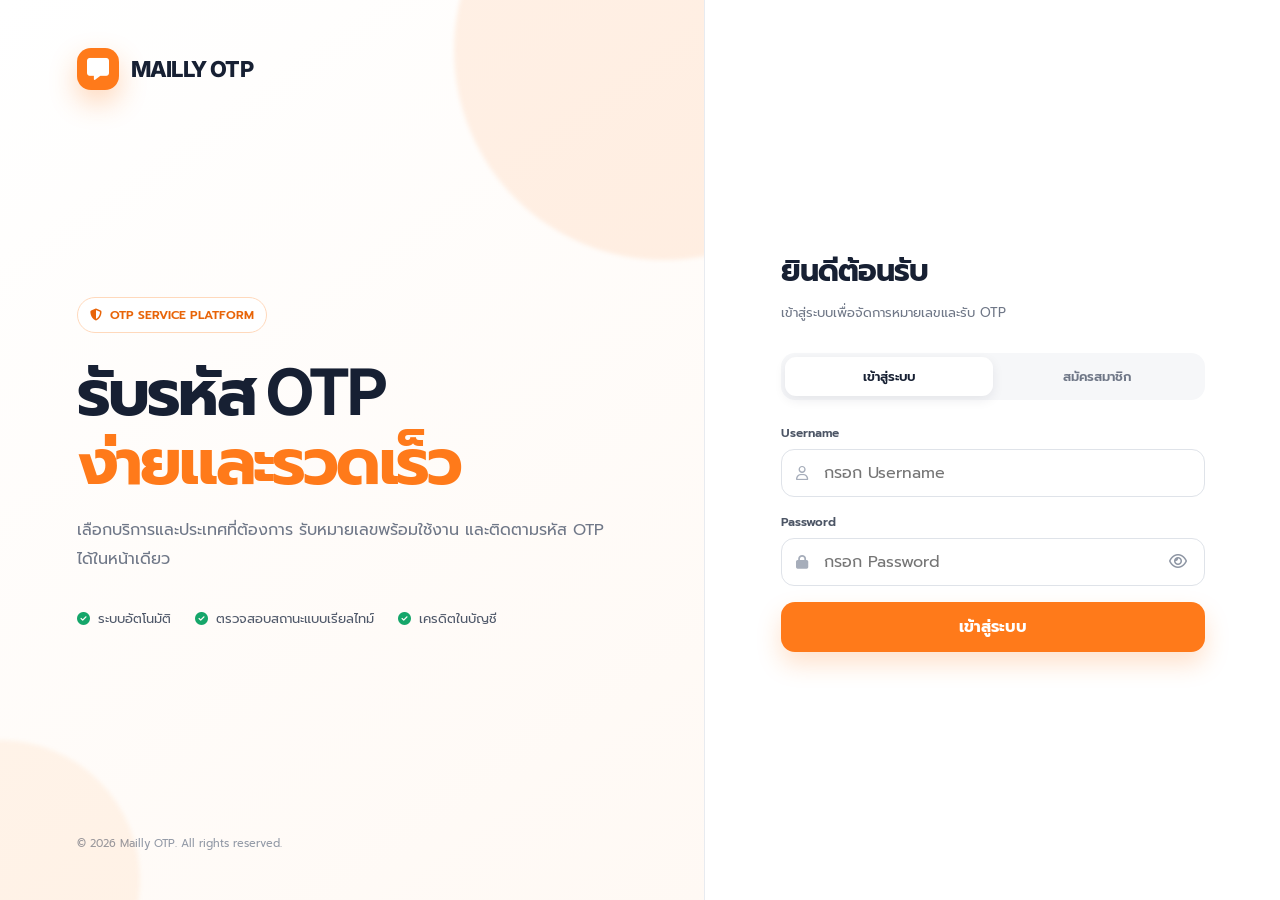
==== index.html @ cbffd705 "Add files via upload" ====
<!doctype html>
<html lang="th">
<head>
  <meta charset="utf-8">
  <meta name="viewport" content="width=device-width,initial-scale=1">
  <meta name="theme-color" content="#ffffff">
  <title>Mailly OTP — รับรหัส OTP ออนไลน์</title>
  <link rel="preconnect" href="https://fonts.googleapis.com">
  <link rel="preconnect" href="https://fonts.gstatic.com" crossorigin>
  <link href="https://fonts.googleapis.com/css2?family=Inter:wght@400;500;600;700;800&family=Prompt:wght@300;400;500;600;700&display=swap" rel="stylesheet">
  <link rel="stylesheet" href="https://cdnjs.cloudflare.com/ajax/libs/font-awesome/6.5.2/css/all.min.css">
  <style>
    :root{--ink:#172033;--muted:#6f7787;--line:#e8ebf0;--soft:#f6f7f9;--white:#fff;--orange:#ff7a1a;--orange-dark:#e86408;--orange-soft:#fff3e9;--green:#15a66a;--red:#e5484d;--shadow:0 24px 60px rgba(18,27,44,.09)}
    *{box-sizing:border-box}
    html{scroll-behavior:smooth}
    body{margin:0;background:#f8f9fb;color:var(--ink);font-family:Prompt,Inter,sans-serif;-webkit-font-smoothing:antialiased}
    button,input,select{font:inherit}
    button{cursor:pointer}
    .hidden{display:none!important}
    .auth-shell{min-height:100vh;display:grid;grid-template-columns:1.1fr .9fr;background:#fff}
    .brand-panel{position:relative;display:flex;flex-direction:column;justify-content:space-between;padding:48px 6vw;overflow:hidden;background:linear-gradient(145deg,#fff 0%,#fff9f4 100%)}
    .brand-panel:before,.brand-panel:after{content:"";position:absolute;border-radius:50%;filter:blur(2px);pointer-events:none}
    .brand-panel:before{width:420px;height:420px;right:-170px;top:-160px;background:rgba(255,122,26,.1)}
    .brand-panel:after{width:280px;height:280px;left:-140px;bottom:-120px;background:rgba(255,122,26,.07)}
    .logo{position:relative;display:inline-flex;align-items:center;gap:12px;font:800 22px Inter,sans-serif;color:var(--ink);letter-spacing:-.8px}
    .logo-mark{width:42px;height:42px;border-radius:14px;display:grid;place-items:center;background:var(--orange);color:#fff;box-shadow:0 12px 28px rgba(255,122,26,.3)}
    .hero{position:relative;max-width:620px;margin:70px 0}
    .eyebrow{display:inline-flex;align-items:center;gap:8px;padding:8px 12px;border:1px solid #ffd9bc;border-radius:999px;background:#fff;color:var(--orange-dark);font-size:12px;font-weight:600}
    .hero h1{font-size:clamp(38px,5vw,68px);line-height:1.08;letter-spacing:-2.8px;margin:24px 0 20px;font-family:Inter,Prompt,sans-serif}
    .hero h1 span{color:var(--orange)}
    .hero p{max-width:540px;margin:0;color:var(--muted);font-size:16px;line-height:1.85}
    .benefits{display:flex;flex-wrap:wrap;gap:16px 24px;margin-top:34px;color:#4f5869;font-size:13px}
    .benefits span{display:flex;align-items:center;gap:8px}
    .benefits i{color:var(--green)}
    .brand-foot{position:relative;color:#9299a6;font-size:11px}
    .auth-panel{display:grid;place-items:center;padding:32px;border-left:1px solid var(--line)}
    .auth-card{width:min(440px,100%);padding:8px}
    .mobile-logo{display:none;margin-bottom:34px}
    .auth-card h2{margin:0 0 8px;font:700 30px Inter,Prompt,sans-serif;letter-spacing:-1px}
    .subtext{margin:0 0 28px;color:var(--muted);font-size:13px;line-height:1.7}
    .tabs{display:grid;grid-template-columns:1fr 1fr;padding:4px;margin-bottom:24px;background:var(--soft);border-radius:14px}
    .tab{border:0;border-radius:11px;background:transparent;color:var(--muted);padding:10px;font-size:13px;font-weight:600}
    .tab.active{background:#fff;color:var(--ink);box-shadow:0 4px 12px rgba(20,30,45,.08)}
    .field{margin-bottom:16px}
    .field label{display:block;margin-bottom:7px;color:#4c5565;font-size:12px;font-weight:600}
    .input-wrap{position:relative}
    .input-wrap>i{position:absolute;left:15px;top:50%;transform:translateY(-50%);color:#a6adba;font-size:14px}
    .input{width:100%;height:48px;border:1px solid #dfe3e9;border-radius:13px;background:#fff;padding:0 44px 0 42px;color:var(--ink);outline:0;transition:.2s}
    .input:focus{border-color:#ffad70;box-shadow:0 0 0 4px var(--orange-soft)}
    .eye{position:absolute;right:10px;top:50%;transform:translateY(-50%);width:34px;height:34px;border:0;background:transparent;color:#8e96a4}
    .help{color:#949baa;font-size:10px;margin-top:6px}
    .primary{width:100%;height:50px;border:0;border-radius:14px;background:var(--orange);color:#fff;font-weight:700;box-shadow:0 12px 24px rgba(255,122,26,.22);transition:.2s}
    .primary:hover{background:var(--orange-dark);transform:translateY(-1px)}
    .primary:disabled{opacity:.6;cursor:not-allowed;transform:none}
    .alert{display:none;margin:0 0 16px;padding:11px 13px;border-radius:11px;font-size:12px;line-height:1.6}
    .alert.show{display:block}
    .alert.error{color:#b4232c;background:#fff0f0;border:1px solid #ffd5d7}
    .alert.success{color:#087747;background:#edfff7;border:1px solid #c9f3df}
    .legacy-note{margin-top:18px;padding:12px;border-radius:12px;background:#fff8f1;color:#83502b;font-size:11px;line-height:1.7}
    .loading-screen{min-height:100vh;display:grid;place-items:center;background:#fff;text-align:center}
    .loader{width:42px;height:42px;margin:auto;border-radius:50%;border:3px solid #ffe2cc;border-top-color:var(--orange);animation:spin .8s linear infinite}
    @keyframes spin{to{transform:rotate(360deg)}}
    .app{min-height:100vh}
    .topbar{height:74px;background:#fff;border-bottom:1px solid var(--line);display:flex;align-items:center;justify-content:space-between;padding:0 max(24px,calc((100vw - 1180px)/2));position:sticky;top:0;z-index:20}
    .nav-actions{display:flex;align-items:center;gap:10px}
    .balance-chip{height:42px;display:flex;align-items:center;gap:9px;padding:0 15px;border-radius:12px;background:var(--orange-soft);color:#9a4c14;font-size:12px;font-weight:600}
    .balance-chip strong{font:700 15px Inter,sans-serif;color:var(--orange-dark)}
    .user-menu{position:relative}
    .user-button{height:42px;display:flex;align-items:center;gap:10px;padding:0 12px;border:1px solid var(--line);border-radius:12px;background:#fff;color:var(--ink)}
    .avatar{width:27px;height:27px;border-radius:9px;background:#edf0f4;display:grid;place-items:center;color:#667085;font-size:11px;font-weight:700}
    .logout{height:42px;width:42px;border:1px solid var(--line);border-radius:12px;background:#fff;color:#7d8594}
    .main{width:min(1180px,calc(100% - 36px));margin:34px auto 70px}
    .welcome{display:flex;justify-content:space-between;align-items:end;gap:20px;margin-bottom:28px}
    .welcome h1{margin:0 0 5px;font:700 27px Inter,Prompt,sans-serif;letter-spacing:-.8px}
    .welcome p{margin:0;color:var(--muted);font-size:13px}
    .status-pill{display:flex;align-items:center;gap:8px;color:#47705f;font-size:11px}
    .dot{width:8px;height:8px;border-radius:50%;background:#29bd7d;box-shadow:0 0 0 5px #e7f9f1}
    .grid{display:grid;grid-template-columns:minmax(0,1.35fr) minmax(320px,.65fr);gap:22px;align-items:start}
    .card{background:#fff;border:1px solid var(--line);border-radius:20px;box-shadow:0 8px 28px rgba(25,34,49,.04)}
    .card-head{padding:22px 24px 17px;border-bottom:1px solid var(--line)}
    .card-head h2{display:flex;align-items:center;gap:10px;margin:0 0 5px;font-size:16px}
    .icon-box{width:34px;height:34px;border-radius:11px;display:grid;place-items:center;background:var(--orange-soft);color:var(--orange)}
    .card-head p{margin:0 0 0 44px;color:var(--muted);font-size:11px}
    .card-body{padding:24px}
    .select{width:100%;height:50px;padding:0 14px;border:1px solid #dfe3e9;border-radius:13px;background:#fff;color:var(--ink);outline:0}
    .select:focus{border-color:#ffad70;box-shadow:0 0 0 4px var(--orange-soft)}
    .form-grid{display:grid;grid-template-columns:1fr 1fr;gap:15px}
    .quote{display:flex;align-items:center;justify-content:space-between;margin-top:18px;padding:17px;border-radius:15px;background:var(--soft)}
    .quote span{color:var(--muted);font-size:12px}
    .quote strong{font:800 23px Inter,sans-serif}
    .buy{margin-top:14px}
    .mini-links{display:grid;grid-template-columns:1fr 1fr;gap:10px}
    .mini-link{min-height:85px;padding:15px;border:1px solid var(--line);border-radius:15px;background:#fff;text-decoration:none;color:var(--ink);transition:.2s}
    .mini-link:hover{border-color:#ffc99f;transform:translateY(-2px)}
    .mini-link i{color:var(--orange);margin-bottom:10px}
    .mini-link strong{display:block;font-size:12px}
    .mini-link span{color:var(--muted);font-size:10px}
    .orders-card{grid-column:1/-1}
    .orders-head{display:flex;align-items:center;justify-content:space-between}
    .refresh{border:0;background:transparent;color:var(--muted);font-size:12px}
    .orders{display:grid;gap:11px}
    .order{display:grid;grid-template-columns:1.1fr 1fr 1fr .7fr auto;gap:12px;align-items:center;padding:15px 17px;border:1px solid var(--line);border-radius:15px}
    .order-title strong{display:block;font-size:13px}
    .order-title span,.order-meta span{display:block;color:var(--muted);font-size:10px;margin-top:3px}
    .phone{font:600 13px Inter,sans-serif}
    .otp{font:800 17px Inter,sans-serif;color:var(--green);letter-spacing:1px}
    .badge{display:inline-flex;padding:6px 9px;border-radius:999px;font-size:10px;font-weight:600}
    .badge.pending,.badge.processing,.badge.resend{background:#fff5e9;color:#a65a1f}
    .badge.completed{background:#ebfbf4;color:#087747}
    .badge.refunded,.badge.expired,.badge.cancelled{background:#f2f3f5;color:#707887}
    .order-actions{display:flex;gap:7px}
    .small-btn{border:1px solid var(--line);border-radius:9px;background:#fff;color:#5e6675;padding:7px 9px;font-size:10px}
    .small-btn.danger{color:var(--red)}
    .empty{text-align:center;padding:40px;color:var(--muted);font-size:12px}
    .toast{position:fixed;right:22px;bottom:22px;z-index:50;max-width:340px;padding:13px 16px;border-radius:13px;background:#172033;color:#fff;font-size:12px;box-shadow:var(--shadow);opacity:0;transform:translateY(12px);pointer-events:none;transition:.25s}
    .toast.show{opacity:1;transform:none}
    @media(max-width:880px){.auth-shell{grid-template-columns:1fr}.brand-panel{display:none}.auth-panel{border:0;padding:28px 22px}.mobile-logo{display:flex}.grid{grid-template-columns:1fr}.orders-card{grid-column:auto}.welcome{align-items:start;flex-direction:column}.topbar{padding:0 18px}.user-button span{display:none}.order{grid-template-columns:1fr 1fr}.order-actions{grid-column:1/-1}.form-grid{grid-template-columns:1fr}}
    @media(max-width:520px){.balance-chip span{display:none}.main{width:min(100% - 24px,1180px);margin-top:22px}.card-head,.card-body{padding-left:17px;padding-right:17px}.order{grid-template-columns:1fr}.order-actions{grid-column:auto}.mini-links{grid-template-columns:1fr}}
  </style>
</head>
<body>
  <section id="loadingScreen" class="loading-screen">
    <div><div class="loader"></div><p class="subtext" style="margin-top:16px">กำลังตรวจสอบบัญชี...</p></div>
  </section>

  <section id="authScreen" class="auth-shell hidden">
    <aside class="brand-panel">
      <div class="logo"><span class="logo-mark"><i class="fa-solid fa-message"></i></span> MAILLY OTP</div>
      <div class="hero">
        <div class="eyebrow"><i class="fa-solid fa-shield-halved"></i> OTP SERVICE PLATFORM</div>
        <h1>รับรหัส OTP<br><span>ง่ายและรวดเร็ว</span></h1>
        <p>เลือกบริการและประเทศที่ต้องการ รับหมายเลขพร้อมใช้งาน และติดตามรหัส OTP ได้ในหน้าเดียว</p>
        <div class="benefits">
          <span><i class="fa-solid fa-circle-check"></i> ระบบอัตโนมัติ</span>
          <span><i class="fa-solid fa-circle-check"></i> ตรวจสอบสถานะแบบเรียลไทม์</span>
          <span><i class="fa-solid fa-circle-check"></i> เครดิตในบัญชี</span>
        </div>
      </div>
      <div class="brand-foot">© 2026 Mailly OTP. All rights reserved.</div>
    </aside>

    <main class="auth-panel">
      <div class="auth-card">
        <div class="logo mobile-logo"><span class="logo-mark"><i class="fa-solid fa-message"></i></span> MAILLY OTP</div>
        <h2 id="authTitle">ยินดีต้อนรับ</h2>
        <p id="authSubtitle" class="subtext">เข้าสู่ระบบเพื่อจัดการหมายเลขและรับ OTP</p>
        <div class="tabs">
          <button class="tab active" data-tab="login">เข้าสู่ระบบ</button>
          <button class="tab" data-tab="register">สมัครสมาชิก</button>
        </div>
        <div id="authAlert" class="alert"></div>

        <form id="loginForm">
          <div class="field"><label for="loginUsername">Username</label><div class="input-wrap"><i class="fa-regular fa-user"></i><input id="loginUsername" class="input" autocomplete="username" required placeholder="กรอก Username"></div></div>
          <div class="field"><label for="loginPassword">Password</label><div class="input-wrap"><i class="fa-solid fa-lock"></i><input id="loginPassword" class="input" type="password" autocomplete="current-password" required placeholder="กรอก Password"><button class="eye" type="button" data-toggle="loginPassword"><i class="fa-regular fa-eye"></i></button></div></div>
          <button id="loginButton" class="primary" type="submit">เข้าสู่ระบบ</button>
        </form>

        <form id="registerForm" class="hidden">
          <div class="field"><label for="registerUsername">Username</label><div class="input-wrap"><i class="fa-regular fa-user"></i><input id="registerUsername" class="input" autocomplete="username" required minlength="3" maxlength="24" placeholder="ตั้ง Username"></div><div class="help">สมาชิกเดิมให้ใช้ Username เดิมเพื่อตั้งรหัสผ่านครั้งแรก</div></div>
          <div class="field"><label for="registerEmail">Email</label><div class="input-wrap"><i class="fa-regular fa-envelope"></i><input id="registerEmail" class="input" type="email" autocomplete="email" required placeholder="name@example.com"></div></div>
          <div class="field"><label for="registerPassword">Password</label><div class="input-wrap"><i class="fa-solid fa-lock"></i><input id="registerPassword" class="input" type="password" autocomplete="new-password" required minlength="8" placeholder="อย่างน้อย 8 ตัว มีตัวอักษรและตัวเลข"><button class="eye" type="button" data-toggle="registerPassword"><i class="fa-regular fa-eye"></i></button></div></div>
          <div class="field"><label for="confirmPassword">ยืนยัน Password</label><div class="input-wrap"><i class="fa-solid fa-lock"></i><input id="confirmPassword" class="input" type="password" autocomplete="new-password" required placeholder="กรอก Password อีกครั้ง"></div></div>
          <button id="registerButton" class="primary" type="submit">สร้างบัญชี</button>
          <div class="legacy-note"><i class="fa-solid fa-circle-info"></i> หากเป็นสมาชิกเดิม ระบบจะผูก Password ใหม่กับ Username เดิมและรักษายอดเครดิตไว้</div>
        </form>
      </div>
    </main>
  </section>

  <section id="appScreen" class="app hidden">
    <header class="topbar">
      <div class="logo"><span class="logo-mark"><i class="fa-solid fa-message"></i></span> MAILLY OTP</div>
      <div class="nav-actions">
        <div class="balance-chip"><i class="fa-solid fa-wallet"></i><span>เครดิต</span><strong id="balance">0.00 ฿</strong></div>
        <div class="user-menu"><button class="user-button"><span id="avatar" class="avatar">M</span><span id="navUsername">สมาชิก</span></button></div>
        <button id="logoutButton" class="logout" title="ออกจากระบบ"><i class="fa-solid fa-arrow-right-from-bracket"></i></button>
      </div>
    </header>

    <main class="main">
      <div class="welcome">
        <div><h1>สวัสดี, <span id="welcomeUsername">สมาชิก</span></h1><p>เลือกบริการที่ต้องการและรับหมายเลข OTP ได้ทันที</p></div>
        <div class="status-pill"><span class="dot"></span> ระบบพร้อมให้บริการ</div>
      </div>

      <div class="grid">
        <article class="card">
          <div class="card-head"><h2><span class="icon-box"><i class="fa-solid fa-mobile-screen-button"></i></span> ซื้อหมายเลข OTP</h2><p>เลือกบริการและประเทศที่ต้องการใช้งาน</p></div>
          <div class="card-body">
            <div id="purchaseAlert" class="alert"></div>
            <div class="form-grid">
              <div class="field"><label for="serviceSelect">บริการ</label><select id="serviceSelect" class="select"><option value="">กำลังโหลดบริการ...</option></select></div>
              <div class="field"><label for="countrySelect">ประเทศ</label><select id="countrySelect" class="select" disabled><option value="">เลือกบริการก่อน</option></select></div>
            </div>
            <div class="quote"><span>ราคาที่ต้องชำระ</span><strong><span id="quotePrice">—</span> ฿</strong></div>
            <button id="buyButton" class="primary buy" disabled><i class="fa-solid fa-bolt"></i> ซื้อหมายเลข</button>
          </div>
        </article>

        <aside class="card">
          <div class="card-head"><h2><span class="icon-box"><i class="fa-solid fa-grid-2"></i></span> เมนูบริการ</h2><p>เข้าถึงบริการอื่นของ Mailly</p></div>
          <div class="card-body mini-links">
            <a class="mini-link" href="page2.html"><i class="fa-solid fa-wallet"></i><strong>เติมเครดิต</strong><span>PromptPay และสลิป</span></a>
            <a class="mini-link" href="shop.html"><i class="fa-solid fa-bag-shopping"></i><strong>ร้านค้า</strong><span>สินค้าและบริการ</span></a>
            <a class="mini-link" href="youtube.html"><i class="fa-brands fa-youtube"></i><strong>YouTube</strong><span>Premium Family</span></a>
            <button class="mini-link" type="button" id="copyUserButton" style="text-align:left"><i class="fa-regular fa-copy"></i><strong>คัดลอก Username</strong><span id="miniUsername">—</span></button>
          </div>
        </aside>

        <article class="card orders-card">
          <div class="card-head orders-head"><div><h2><span class="icon-box"><i class="fa-solid fa-clock-rotate-left"></i></span> รายการของฉัน</h2><p>ตรวจสอบหมายเลข สถานะ และรหัส OTP</p></div><button id="refreshOrders" class="refresh"><i class="fa-solid fa-rotate"></i> รีเฟรช</button></div>
          <div class="card-body"><div id="orders" class="orders"><div class="empty">กำลังโหลดรายการ...</div></div></div>
        </article>
      </div>
    </main>
  </section>

  <div id="toast" class="toast"></div>

  <script>
    const API_URL = "https://script.google.com/macros/s/AKfycbwvodWTq0b4Ct7YLi-BBx8KHw5UBzW14bhH2PQVjAwC3e98VHLGgQf39GKY2nYpBhhU/exec";
    const STORAGE_TOKEN = "mailly_session_token";
    let sessionToken = localStorage.getItem(STORAGE_TOKEN) || "";
    let currentUser = null;
    let currentQuote = null;
    let orderPoller = null;

    const $ = id => document.getElementById(id);
    async function api(action, payload = {}) {
      const response = await fetch(API_URL, { method: "POST", body: JSON.stringify({ action, payload: { ...payload, token: sessionToken } }) });
      const data = await response.json();
      if (!data.success && /Session|เข้าสู่ระบบใหม่/.test(data.message || "")) logout(false);
      return data;
    }
    function show(id) { $(id).classList.remove("hidden"); }
    function hide(id) { $(id).classList.add("hidden"); }
    function setBusy(button, busy, text) {
      if (!button.dataset.text) button.dataset.text = button.innerHTML;
      button.disabled = busy;
      button.innerHTML = busy ? `<i class="fa-solid fa-circle-notch fa-spin"></i> ${text}` : button.dataset.text;
    }
    function alertBox(id, message, type = "error") {
      const box = $(id); box.textContent = message || ""; box.className = `alert ${message ? "show" : ""} ${type}`;
    }
    function toast(message) {
      const el = $("toast"); el.textContent = message; el.classList.add("show");
      clearTimeout(el._timer); el._timer = setTimeout(() => el.classList.remove("show"), 2800);
    }
    function escapeHtml(value) {
      return String(value ?? "").replace(/[&<>"']/g, char => ({ "&":"&amp;","<":"&lt;",">":"&gt;",'"':"&quot;","'":"&#039;" }[char]));
    }

    document.querySelectorAll(".tab").forEach(tab => tab.addEventListener("click", () => switchAuth(tab.dataset.tab)));
    document.querySelectorAll("[data-toggle]").forEach(button => button.addEventListener("click", () => {
      const input = $(button.dataset.toggle); input.type = input.type === "password" ? "text" : "password";
      button.querySelector("i").className = input.type === "password" ? "fa-regular fa-eye" : "fa-regular fa-eye-slash";
    }));

    function switchAuth(mode) {
      document.querySelectorAll(".tab").forEach(t => t.classList.toggle("active", t.dataset.tab === mode));
      $("loginForm").classList.toggle("hidden", mode !== "login");
      $("registerForm").classList.toggle("hidden", mode !== "register");
      $("authTitle").textContent = mode === "login" ? "ยินดีต้อนรับ" : "สร้างบัญชีสมาชิก";
      $("authSubtitle").textContent = mode === "login" ? "เข้าสู่ระบบเพื่อจัดการหมายเลขและรับ OTP" : "สมัครใหม่ หรือใช้ Username เดิมเพื่อตั้ง Password ครั้งแรก";
      alertBox("authAlert", "");
    }

    $("loginForm").addEventListener("submit", async event => {
      event.preventDefault(); alertBox("authAlert", "");
      const button = $("loginButton"); setBusy(button, true, "กำลังเข้าสู่ระบบ...");
      try {
        const result = await api("loginUser", { username: $("loginUsername").value.trim(), password: $("loginPassword").value });
        if (!result.success) {
          if (result.needsPasswordSetup) { $("registerUsername").value = $("loginUsername").value.trim(); switchAuth("register"); }
          throw new Error(result.message || "เข้าสู่ระบบไม่สำเร็จ");
        }
        acceptSession(result);
      } catch (error) { alertBox("authAlert", error.message); }
      finally { setBusy(button, false); }
    });

    $("registerForm").addEventListener("submit", async event => {
      event.preventDefault(); alertBox("authAlert", "");
      const button = $("registerButton"); setBusy(button, true, "กำลังสร้างบัญชี...");
      try {
        const result = await api("registerUser", {
          username: $("registerUsername").value.trim(),
          email: $("registerEmail").value.trim(),
          password: $("registerPassword").value,
          confirmPassword: $("confirmPassword").value
        });
        if (!result.success) throw new Error(result.message || "สมัครสมาชิกไม่สำเร็จ");
        acceptSession(result); toast("สมัครสมาชิกเรียบร้อย");
      } catch (error) { alertBox("authAlert", error.message); }
      finally { setBusy(button, false); }
    });

    function acceptSession(result) {
      sessionToken = result.token; localStorage.setItem(STORAGE_TOKEN, sessionToken);
      currentUser = result.user; localStorage.setItem("username", currentUser.username); localStorage.setItem("mailly_remembered_user", currentUser.username);
      renderApp();
    }

    function renderApp() {
      hide("loadingScreen"); hide("authScreen"); show("appScreen");
      $("navUsername").textContent = currentUser.username;
      $("welcomeUsername").textContent = currentUser.username;
      $("miniUsername").textContent = currentUser.username;
      $("avatar").textContent = currentUser.username.charAt(0).toUpperCase();
      $("balance").textContent = Number(currentUser.balance || 0).toFixed(2) + " ฿";
      loadServices(); loadOrders();
      clearInterval(orderPoller); orderPoller = setInterval(loadOrders, 7000);
    }

    function showAuth() {
      hide("loadingScreen"); hide("appScreen"); show("authScreen"); switchAuth("login");
    }

    async function logout(callApi = true) {
      if (callApi && sessionToken) { try { await api("logoutUser"); } catch (_) {} }
      sessionToken = ""; currentUser = null; localStorage.removeItem(STORAGE_TOKEN);
      clearInterval(orderPoller); showAuth();
    }
    $("logoutButton").addEventListener("click", () => logout(true));

    async function loadServices() {
      const select = $("serviceSelect");
      try {
        const data = await api("getServices");
        const items = Array.isArray(data) ? data : Object.values(data || {}).filter(x => x && typeof x === "object");
        select.innerHTML = `<option value="">เลือกบริการ</option>` + items.filter(x => x.ID && x.name).sort((a,b) => a.name.localeCompare(b.name)).map(x => `<option value="${escapeHtml(x.ID)}">${escapeHtml(x.name)}</option>`).join("");
      } catch (_) { select.innerHTML = `<option value="">โหลดบริการไม่สำเร็จ</option>`; }
    }

    $("serviceSelect").addEventListener("change", async event => {
      currentQuote = null; $("quotePrice").textContent = "—"; $("buyButton").disabled = true;
      const country = $("countrySelect"); country.disabled = true; country.innerHTML = `<option value="">กำลังโหลดประเทศ...</option>`;
      if (!event.target.value) return;
      const data = await api("getCountryDataForService", { serviceId: event.target.value });
      const items = Array.isArray(data) ? data : Object.keys(data || {}).map(id => ({ id, ...data[id] }));
      country.innerHTML = `<option value="">เลือกประเทศ</option>` + items.filter(x => x.country_id || x.id).sort((a,b) => String(a.name).localeCompare(String(b.name))).map(x => `<option value="${escapeHtml(x.country_id || x.id)}">${escapeHtml(x.name || x.code || x.country_id || x.id)}</option>`).join("");
      country.disabled = false;
    });

    $("countrySelect").addEventListener("change", async event => {
      currentQuote = null; $("quotePrice").textContent = "—"; $("buyButton").disabled = true;
      if (!event.target.value) return;
      const result = await api("getPriceQuote", { serviceId: $("serviceSelect").value, countryId: event.target.value });
      if (!result.success) return alertBox("purchaseAlert", result.message);
      currentQuote = result.price; $("quotePrice").textContent = Number(result.price).toFixed(2); $("buyButton").disabled = false;
    });

    $("buyButton").addEventListener("click", async () => {
      if (!currentQuote) return;
      alertBox("purchaseAlert", "");
      const button = $("buyButton"); setBusy(button, true, "กำลังซื้อหมายเลข...");
      try {
        const result = await api("buyNumberWithCredit", { serviceId: $("serviceSelect").value, countryId: $("countrySelect").value });
        if (!result.success) throw new Error(result.message || "ซื้อหมายเลขไม่สำเร็จ");
        currentUser.balance = result.newCredit; $("balance").textContent = Number(result.newCredit).toFixed(2) + " ฿";
        toast("ซื้อหมายเลขสำเร็จ"); await loadOrders();
      } catch (error) { alertBox("purchaseAlert", error.message); }
      finally { setBusy(button, false); }
    });

    async function loadOrders() {
      if (!sessionToken) return;
      const result = await api("getMyOrders");
      if (!result.success) return;
      const orders = result.orders || [], container = $("orders");
      if (!orders.length) { container.innerHTML = `<div class="empty"><i class="fa-regular fa-folder-open" style="display:block;font-size:24px;margin-bottom:10px"></i>ยังไม่มีรายการสั่งซื้อ</div>`; return; }
      container.innerHTML = orders.map(order => {
        const active = ["pending","processing","resend","1"].includes(String(order.status).toLowerCase());
        return `<div class="order">
          <div class="order-title"><strong>${escapeHtml(order.service || "OTP Service")}</strong><span>${escapeHtml(order.country || "")} · ${escapeHtml(order.orderId)}</span></div>
          <div class="order-meta"><div class="phone">${escapeHtml(order.phone || "—")}</div><span>หมายเลขโทรศัพท์</span></div>
          <div class="order-meta"><div class="otp">${escapeHtml(order.sms || (active ? "กำลังรอ..." : "—"))}</div><span>รหัส OTP</span></div>
          <div><span class="badge ${escapeHtml(order.status)}">${escapeHtml(statusText(order.status))}</span></div>
          <div class="order-actions">${active ? `<button class="small-btn" onclick="checkOrder('${escapeHtml(order.orderId)}')"><i class="fa-solid fa-rotate"></i> ตรวจ OTP</button><button class="small-btn danger" onclick="cancelOrder('${escapeHtml(order.orderId)}')">ยกเลิก</button>` : ""}</div>
        </div>`;
      }).join("");
    }

    function statusText(status) {
      return ({ pending:"รอ OTP",processing:"กำลังทำงาน",resend:"รอ OTP ใหม่",completed:"สำเร็จ",refunded:"คืนเครดิต",expired:"หมดเวลา",cancelled:"ยกเลิก" })[String(status).toLowerCase()] || status;
    }
    async function checkOrder(orderId) {
      const result = await api("checkOTP", { orderId });
      if (!result.success && result.status === undefined) return toast(result.message || "ตรวจ OTP ไม่สำเร็จ");
      if (result.sms) toast("ได้รับ OTP: " + result.sms);
      await loadOrders();
    }
    async function cancelOrder(orderId) {
      if (!confirm("ยืนยันยกเลิกหมายเลขและขอคืนเครดิต?")) return;
      const result = await api("cancelOrderWithRefund", { orderId });
      if (!result.success) return toast(result.message || "ยังไม่สามารถยกเลิกได้");
      currentUser.balance = result.newCredit; $("balance").textContent = Number(result.newCredit).toFixed(2) + " ฿";
      toast("ยกเลิกและคืนเครดิตแล้ว"); await loadOrders();
    }
    window.checkOrder = checkOrder; window.cancelOrder = cancelOrder;
    $("refreshOrders").addEventListener("click", loadOrders);
    $("copyUserButton").addEventListener("click", () => navigator.clipboard.writeText(currentUser.username).then(() => toast("คัดลอก Username แล้ว")));

    (async function boot() {
      if (!sessionToken) return showAuth();
      try {
        const result = await api("getSessionUser");
        if (!result.success) throw new Error();
        currentUser = result.user; renderApp();
      } catch (_) { logout(false); }
    })();
  </script>
</body>
</html>
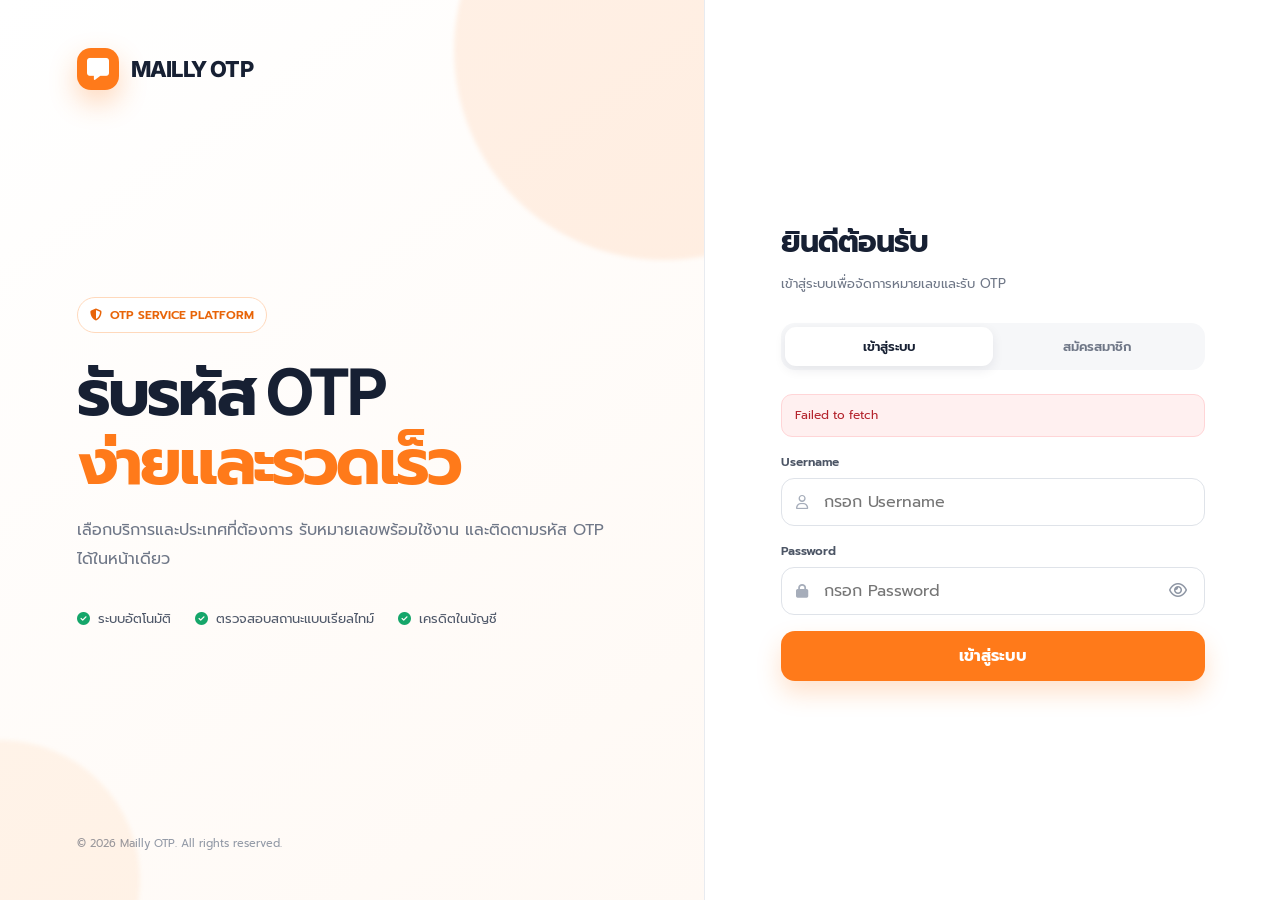
==== commit 2692700c: "Add files via upload" ====
--- a/index.html
+++ b/index.html
@@ -220,8 +220,10 @@
 
   <script>
     const API_URL = "https://script.google.com/macros/s/AKfycbwvodWTq0b4Ct7YLi-BBx8KHw5UBzW14bhH2PQVjAwC3e98VHLGgQf39GKY2nYpBhhU/exec";
+    const EXPECTED_BACKEND_VERSION = "2026.07.30-auth-v3";
     const STORAGE_TOKEN = "mailly_session_token";
     let sessionToken = localStorage.getItem(STORAGE_TOKEN) || "";
+    let backendReady = false;
     let currentUser = null;
     let currentQuote = null;
     let orderPoller = null;
@@ -268,6 +270,7 @@
 
     $("loginForm").addEventListener("submit", async event => {
       event.preventDefault(); alertBox("authAlert", "");
+      if (!backendReady) return alertBox("authAlert", "Backend ยังเป็นเวอร์ชันเก่า กรุณา Deploy Code.gs เวอร์ชันใหม่และตรวจ API_URL");
       const button = $("loginButton"); setBusy(button, true, "กำลังเข้าสู่ระบบ...");
       try {
         const result = await api("loginUser", { username: $("loginUsername").value.trim(), password: $("loginPassword").value });
@@ -275,13 +278,14 @@
           if (result.needsPasswordSetup) { $("registerUsername").value = $("loginUsername").value.trim(); switchAuth("register"); }
           throw new Error(result.message || "เข้าสู่ระบบไม่สำเร็จ");
         }
-        acceptSession(result);
+        await acceptSession(result);
       } catch (error) { alertBox("authAlert", error.message); }
       finally { setBusy(button, false); }
     });
 
     $("registerForm").addEventListener("submit", async event => {
       event.preventDefault(); alertBox("authAlert", "");
+      if (!backendReady) return alertBox("authAlert", "Backend ยังเป็นเวอร์ชันเก่า กรุณา Deploy Code.gs เวอร์ชันใหม่และตรวจ API_URL");
       const button = $("registerButton"); setBusy(button, true, "กำลังสร้างบัญชี...");
       try {
         const result = await api("registerUser", {
@@ -291,14 +295,27 @@
           confirmPassword: $("confirmPassword").value
         });
         if (!result.success) throw new Error(result.message || "สมัครสมาชิกไม่สำเร็จ");
-        acceptSession(result); toast("สมัครสมาชิกเรียบร้อย");
+        await acceptSession(result); toast("สมัครสมาชิกเรียบร้อย");
       } catch (error) { alertBox("authAlert", error.message); }
       finally { setBusy(button, false); }
     });
 
-    function acceptSession(result) {
-      sessionToken = result.token; localStorage.setItem(STORAGE_TOKEN, sessionToken);
-      currentUser = result.user; localStorage.setItem("username", currentUser.username); localStorage.setItem("mailly_remembered_user", currentUser.username);
+    async function acceptSession(result) {
+      sessionToken = String(result.token || "");
+      if (!sessionToken) throw new Error("ระบบไม่ได้รับ Session กรุณาลองใหม่");
+
+      localStorage.setItem(STORAGE_TOKEN, sessionToken);
+
+      const verified = await api("getSessionUser");
+      if (!verified.success || !verified.user) {
+        sessionToken = "";
+        localStorage.removeItem(STORAGE_TOKEN);
+        throw new Error(verified.message || "ตรวจสอบ Session ไม่สำเร็จ กรุณาลองใหม่");
+      }
+
+      currentUser = verified.user;
+      localStorage.setItem("username", currentUser.username);
+      localStorage.setItem("mailly_remembered_user", currentUser.username);
       renderApp();
     }
 
@@ -402,13 +419,27 @@
     $("refreshOrders").addEventListener("click", loadOrders);
     $("copyUserButton").addEventListener("click", () => navigator.clipboard.writeText(currentUser.username).then(() => toast("คัดลอก Username แล้ว")));
 
+    async function checkBackend() {
+      const result = await api("healthCheck");
+      if (!result.success || result.version !== EXPECTED_BACKEND_VERSION) {
+        throw new Error(
+          "หน้าเว็บกำลังเชื่อมกับ Apps Script เวอร์ชันเก่า กรุณา Deploy Code.gs ใหม่ แล้วนำ URL /exec ที่ถูกต้องมาใส่ใน index.html และ shared.js"
+        );
+      }
+      backendReady = true;
+    }
+
     (async function boot() {
-      if (!sessionToken) return showAuth();
       try {
+        await checkBackend();
+        if (!sessionToken) return showAuth();
         const result = await api("getSessionUser");
         if (!result.success) throw new Error();
         currentUser = result.user; renderApp();
-      } catch (_) { logout(false); }
+      } catch (error) {
+        await logout(false);
+        alertBox("authAlert", error.message || "เชื่อมต่อ Backend ไม่สำเร็จ");
+      }
     })();
   </script>
 </body>
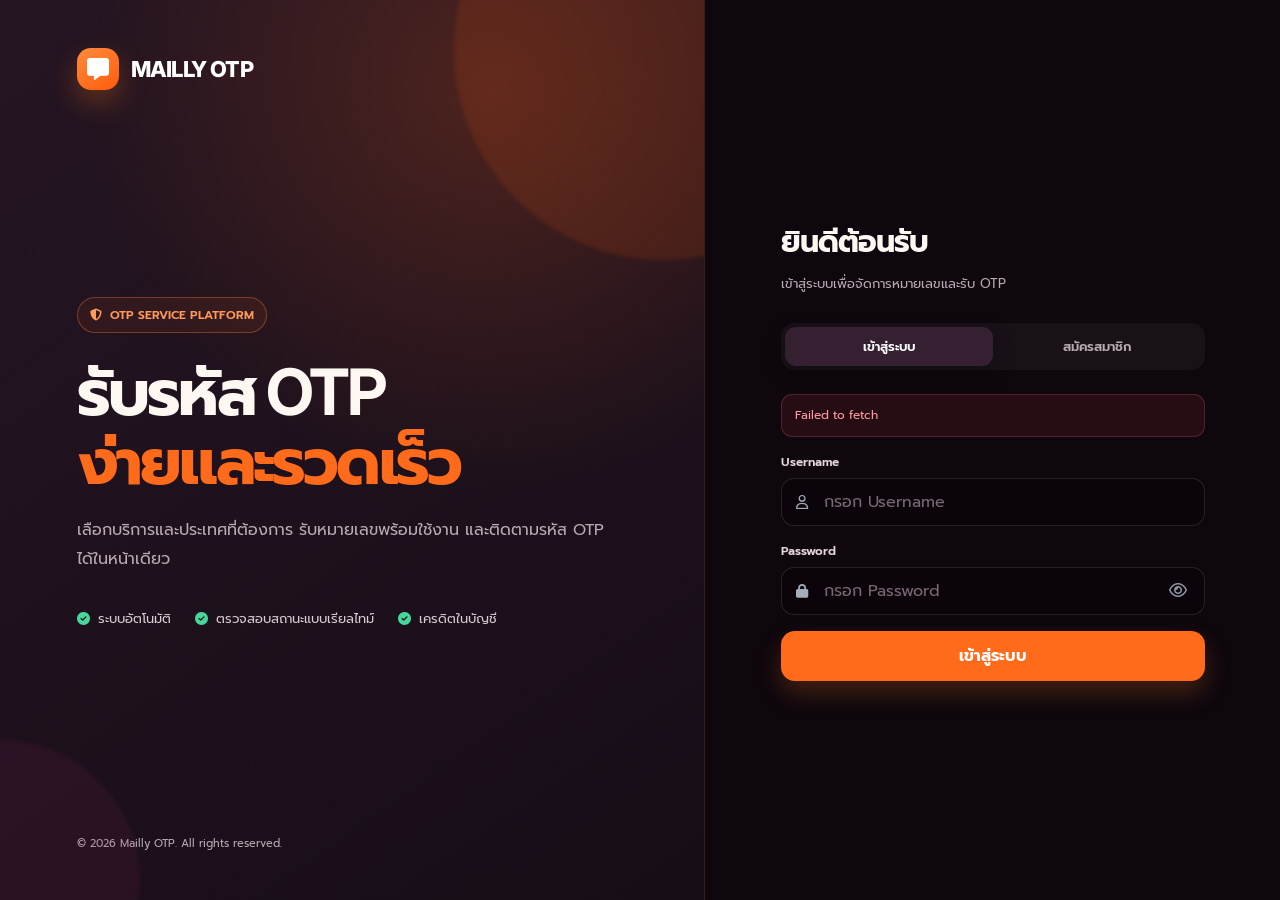
==== commit a6678134: "Add files via upload" ====
--- a/index.html
+++ b/index.html
@@ -3,12 +3,17 @@
 <head>
   <meta charset="utf-8">
   <meta name="viewport" content="width=device-width,initial-scale=1">
-  <meta name="theme-color" content="#ffffff">
+  <meta name="theme-color" content="#160d17">
   <title>Mailly OTP — รับรหัส OTP ออนไลน์</title>
   <link rel="preconnect" href="https://fonts.googleapis.com">
   <link rel="preconnect" href="https://fonts.gstatic.com" crossorigin>
   <link href="https://fonts.googleapis.com/css2?family=Inter:wght@400;500;600;700;800&family=Prompt:wght@300;400;500;600;700&display=swap" rel="stylesheet">
   <link rel="stylesheet" href="https://cdnjs.cloudflare.com/ajax/libs/font-awesome/6.5.2/css/all.min.css">
+  <link rel="prefetch" href="page2.html">
+  <link rel="prefetch" href="shop.html">
+  <link rel="prefetch" href="youtube.html">
+  <link rel="prefetch" href="shared.css?v=20260730-cocoa1">
+  <link rel="prefetch" href="shared.js?v=20260730-cocoa1">
   <style>
     :root{--ink:#172033;--muted:#6f7787;--line:#e8ebf0;--soft:#f6f7f9;--white:#fff;--orange:#ff7a1a;--orange-dark:#e86408;--orange-soft:#fff3e9;--green:#15a66a;--red:#e5484d;--shadow:0 24px 60px rgba(18,27,44,.09)}
     *{box-sizing:border-box}
@@ -116,6 +121,68 @@
     .toast.show{opacity:1;transform:none}
     @media(max-width:880px){.auth-shell{grid-template-columns:1fr}.brand-panel{display:none}.auth-panel{border:0;padding:28px 22px}.mobile-logo{display:flex}.grid{grid-template-columns:1fr}.orders-card{grid-column:auto}.welcome{align-items:start;flex-direction:column}.topbar{padding:0 18px}.user-button span{display:none}.order{grid-template-columns:1fr 1fr}.order-actions{grid-column:1/-1}.form-grid{grid-template-columns:1fr}}
     @media(max-width:520px){.balance-chip span{display:none}.main{width:min(100% - 24px,1180px);margin-top:22px}.card-head,.card-body{padding-left:17px;padding-right:17px}.order{grid-template-columns:1fr}.order-actions{grid-column:auto}.mini-links{grid-template-columns:1fr}}
+
+    /* Dark Cocoa redesign */
+    :root{--ink:#fff8f2;--muted:#b9aab4;--line:rgba(255,136,62,.18);--soft:#241722;--white:#241722;--orange:#ff6b1a;--orange-dark:#ff8b3d;--orange-soft:rgba(255,107,26,.12);--green:#46d79b;--red:#ff6672;--shadow:0 24px 70px rgba(0,0,0,.36)}
+    body{background:radial-gradient(circle at 8% 0%,rgba(255,91,20,.13),transparent 30rem),radial-gradient(circle at 92% 35%,rgba(127,34,85,.16),transparent 34rem),linear-gradient(145deg,#0f0911,#160d17);color:var(--ink)}
+    .loading-screen{background:#120a12}
+    .auth-shell{background:#120a12}
+    .brand-panel{background:radial-gradient(circle at 70% 10%,rgba(255,102,26,.2),transparent 25rem),linear-gradient(145deg,#251522,#160d17)}
+    .brand-panel:before{background:rgba(255,92,20,.13)}.brand-panel:after{background:rgba(135,40,87,.14)}
+    .brand-foot,.subtext,.hero p{color:var(--muted)}
+    .eyebrow{border-color:rgba(255,128,54,.35);background:rgba(255,107,26,.08);color:#ff9a5b}
+    .benefits{color:#dacbd3}.auth-panel{background:rgba(12,7,12,.55);border-color:var(--line)}
+    .tabs{background:rgba(255,255,255,.045)}.tab{color:var(--muted)}.tab.active{background:#342031;color:#fff;box-shadow:0 7px 20px rgba(0,0,0,.25)}
+    .field label{color:#e6d7df}.input,.select{border-color:rgba(255,255,255,.11);background:rgba(8,5,8,.38);color:#fff}
+    .select option{background:#241722;color:#fff}
+    .input::placeholder{color:#776873}.input:focus,.select:focus{border-color:var(--orange);box-shadow:0 0 0 4px var(--orange-soft)}
+    .legacy-note{background:var(--orange-soft);color:#ffc39c}.alert.error{color:#ff9ba3;background:rgba(255,68,82,.1);border-color:rgba(255,102,114,.22)}
+    .topbar{height:76px;background:rgba(19,11,18,.9);border-color:var(--line);backdrop-filter:blur(18px)}
+    .logo{color:#fff}.logo-mark{background:linear-gradient(145deg,#ff8b3d,#ff5c0a)}
+    .app-nav{display:flex;align-items:center;gap:5px}
+    .app-nav a{padding:9px 12px;border-radius:11px;color:var(--muted);text-decoration:none;font-size:11px;font-weight:600}
+    .app-nav a:hover,.app-nav a.active{background:var(--orange-soft);color:#ff9d61}
+    .balance-chip{border:1px solid var(--line);background:var(--orange-soft);color:#ffb27e}.balance-chip strong{color:#fff}
+    .user-button,.logout{border-color:rgba(255,255,255,.1);background:rgba(255,255,255,.04);color:#fff}
+    .avatar{background:#382132;color:#ff9d61}.main{width:min(1220px,calc(100% - 36px));margin-top:38px}
+    .welcome h1{font-size:clamp(27px,3vw,36px)}.welcome p{color:var(--muted)}
+    .card{background:linear-gradient(145deg,rgba(49,29,44,.96),rgba(32,20,31,.98));border-color:var(--line);box-shadow:0 0 0 1px rgba(255,111,31,.08),0 16px 45px rgba(0,0,0,.2)}
+    .card-head{border-color:rgba(255,255,255,.07)}.icon-box{border:1px solid var(--line)}
+    .otp-browser{grid-column:1/-1}
+    .otp-toolbar{display:flex;align-items:center;justify-content:space-between;gap:16px;margin-bottom:20px}
+    .search-wrap{position:relative;flex:1;max-width:460px}
+    .search-wrap i{position:absolute;left:16px;top:50%;transform:translateY(-50%);color:#927e8b}
+    .service-search{width:100%;height:48px;padding:0 16px 0 43px;border:1px solid rgba(255,255,255,.1);border-radius:14px;background:rgba(8,5,8,.35);color:#fff;outline:0}
+    .service-search:focus{border-color:var(--orange);box-shadow:0 0 0 4px var(--orange-soft)}
+    .service-count{color:var(--muted);font-size:11px;white-space:nowrap}
+    .service-grid{display:grid;grid-template-columns:repeat(4,minmax(0,1fr));gap:18px}
+    .service-card{position:relative;min-width:0;aspect-ratio:1/.98;padding:19px 14px 16px;border:1px solid rgba(255,128,55,.22);border-radius:19px;background:linear-gradient(150deg,#382131,#251721);color:#fff;box-shadow:inset 0 0 24px rgba(255,104,26,.04),0 15px 35px rgba(0,0,0,.18);transition:.22s}
+    .service-card:hover{transform:translateY(-4px);border-color:rgba(255,113,28,.58);box-shadow:0 0 0 1px rgba(255,111,31,.16),0 18px 42px rgba(117,41,15,.28)}
+    .service-logo{width:76px;height:76px;margin:15px auto 17px;border-radius:50%;display:grid;place-items:center;background:linear-gradient(145deg,#fff,#eadfe5);color:#2a1725;font-size:35px;box-shadow:0 10px 28px rgba(0,0,0,.25)}
+    .service-logo.fallback{background:linear-gradient(145deg,#ff9c5e,#ff5b0a);color:#fff;font:800 28px Inter,sans-serif}
+    .service-name{display:block;overflow:hidden;text-overflow:ellipsis;white-space:nowrap;text-align:center;font:800 14px Inter,Prompt,sans-serif;letter-spacing:.7px;text-transform:uppercase}
+    .price-tag{position:absolute;right:-1px;top:-11px;display:flex;align-items:center;gap:7px;padding:9px 11px;border-radius:13px 13px 4px 13px;background:linear-gradient(135deg,#ff7d31,#ff5209);font:800 12px Inter,sans-serif;box-shadow:0 9px 20px rgba(255,75,0,.25)}
+    .price-tag i{font-size:11px}.services-empty{grid-column:1/-1}
+    .skeleton-card{aspect-ratio:1/.98;border:1px solid var(--line);border-radius:19px;background:linear-gradient(100deg,#251721 30%,#382131 50%,#251721 70%);background-size:200% 100%;animation:shimmer 1.2s infinite}
+    @keyframes shimmer{to{background-position:-200% 0}}
+    .otp-modal{position:fixed;inset:0;z-index:70;display:grid;place-items:center;padding:18px;background:rgba(7,4,8,.78);backdrop-filter:blur(9px)}
+    .otp-dialog{width:min(500px,100%);padding:24px;border:1px solid rgba(255,112,26,.42);border-radius:23px;background:linear-gradient(150deg,#3a2234,#21141f);box-shadow:0 30px 100px rgba(0,0,0,.6)}
+    .dialog-head{display:flex;align-items:center;gap:14px;margin-bottom:20px}
+    .dialog-logo{width:56px;height:56px;flex:0 0 auto;border-radius:17px;display:grid;place-items:center;background:#fff;color:#2a1725;font-size:26px}
+    .dialog-head h2{margin:0 0 3px;font-size:19px}.dialog-head p{margin:0;color:var(--muted);font-size:10px}
+    .dialog-close{margin-left:auto;width:38px;height:38px;border:1px solid rgba(255,255,255,.1);border-radius:11px;background:rgba(255,255,255,.04);color:#fff}
+    .quote{background:rgba(8,5,8,.32);border:1px solid rgba(255,255,255,.07)}.quote strong{color:#ff9b5b}
+    .orders-card{grid-column:1/-1}.order{border-color:rgba(255,255,255,.08);background:rgba(255,255,255,.03)}
+    .small-btn{border-color:rgba(255,255,255,.1);background:rgba(255,255,255,.04);color:#d9cad2}
+    .toast{background:#ff6818;color:#fff}
+    @media(max-width:920px){
+      #appScreen{padding-bottom:72px}
+      .app-nav{position:fixed;left:12px;right:12px;bottom:10px;z-index:60;display:flex;justify-content:center;gap:3px;padding:7px;border:1px solid var(--line);border-radius:16px;background:rgba(26,15,24,.94);box-shadow:0 16px 45px rgba(0,0,0,.42);backdrop-filter:blur(18px)}
+      .app-nav a{flex:1;padding:9px 5px;text-align:center;font-size:10px}
+      .service-grid{grid-template-columns:repeat(3,minmax(0,1fr))}
+    }
+    @media(max-width:650px){.service-grid{grid-template-columns:repeat(2,minmax(0,1fr));gap:13px}.service-logo{width:62px;height:62px;font-size:29px}.service-card{padding:15px 10px 13px}.otp-toolbar{align-items:stretch;flex-direction:column}.search-wrap{max-width:none}.service-count{text-align:right}}
+    @media(max-width:420px){.service-grid{gap:10px}.price-tag{padding:7px 8px;font-size:10px}.service-name{font-size:11px;letter-spacing:.3px}.service-logo{margin-top:13px;margin-bottom:13px}}
   </style>
 </head>
 <body>
@@ -171,6 +238,12 @@
   <section id="appScreen" class="app hidden">
     <header class="topbar">
       <div class="logo"><span class="logo-mark"><i class="fa-solid fa-message"></i></span> MAILLY OTP</div>
+      <nav class="app-nav">
+        <a class="active" href="index.html">รับ OTP</a>
+        <a href="page2.html">เติมเครดิต</a>
+        <a href="shop.html">ร้านค้า</a>
+        <a href="youtube.html">YouTube</a>
+      </nav>
       <div class="nav-actions">
         <div class="balance-chip"><i class="fa-solid fa-wallet"></i><span>เครดิต</span><strong id="balance">0.00 ฿</strong></div>
         <div class="user-menu"><button class="user-button"><span id="avatar" class="avatar">M</span><span id="navUsername">สมาชิก</span></button></div>
@@ -185,28 +258,19 @@
       </div>
 
       <div class="grid">
-        <article class="card">
-          <div class="card-head"><h2><span class="icon-box"><i class="fa-solid fa-mobile-screen-button"></i></span> ซื้อหมายเลข OTP</h2><p>เลือกบริการและประเทศที่ต้องการใช้งาน</p></div>
+        <article class="card otp-browser">
+          <div class="card-head"><h2><span class="icon-box"><i class="fa-solid fa-grid-2"></i></span> เลือกแอปที่ต้องการรับ OTP</h2><p>แตะการ์ดแอป แล้วเลือกประเทศและตรวจสอบราคาก่อนซื้อ</p></div>
           <div class="card-body">
             <div id="purchaseAlert" class="alert"></div>
-            <div class="form-grid">
-              <div class="field"><label for="serviceSelect">บริการ</label><select id="serviceSelect" class="select"><option value="">กำลังโหลดบริการ...</option></select></div>
-              <div class="field"><label for="countrySelect">ประเทศ</label><select id="countrySelect" class="select" disabled><option value="">เลือกบริการก่อน</option></select></div>
+            <div class="otp-toolbar">
+              <div class="search-wrap"><i class="fa-solid fa-magnifying-glass"></i><input id="serviceSearch" class="service-search" type="search" placeholder="ค้นหาแอป เช่น Google, Discord, TikTok" autocomplete="off"></div>
+              <div id="serviceCount" class="service-count">กำลังเตรียมรายการ...</div>
             </div>
-            <div class="quote"><span>ราคาที่ต้องชำระ</span><strong><span id="quotePrice">—</span> ฿</strong></div>
-            <button id="buyButton" class="primary buy" disabled><i class="fa-solid fa-bolt"></i> ซื้อหมายเลข</button>
+            <div id="serviceGrid" class="service-grid">
+              <div class="skeleton-card"></div><div class="skeleton-card"></div><div class="skeleton-card"></div><div class="skeleton-card"></div>
+            </div>
           </div>
         </article>
-
-        <aside class="card">
-          <div class="card-head"><h2><span class="icon-box"><i class="fa-solid fa-grid-2"></i></span> เมนูบริการ</h2><p>เข้าถึงบริการอื่นของ Mailly</p></div>
-          <div class="card-body mini-links">
-            <a class="mini-link" href="page2.html"><i class="fa-solid fa-wallet"></i><strong>เติมเครดิต</strong><span>PromptPay และสลิป</span></a>
-            <a class="mini-link" href="shop.html"><i class="fa-solid fa-bag-shopping"></i><strong>ร้านค้า</strong><span>สินค้าและบริการ</span></a>
-            <a class="mini-link" href="youtube.html"><i class="fa-brands fa-youtube"></i><strong>YouTube</strong><span>Premium Family</span></a>
-            <button class="mini-link" type="button" id="copyUserButton" style="text-align:left"><i class="fa-regular fa-copy"></i><strong>คัดลอก Username</strong><span id="miniUsername">—</span></button>
-          </div>
-        </aside>
 
         <article class="card orders-card">
           <div class="card-head orders-head"><div><h2><span class="icon-box"><i class="fa-solid fa-clock-rotate-left"></i></span> รายการของฉัน</h2><p>ตรวจสอบหมายเลข สถานะ และรหัส OTP</p></div><button id="refreshOrders" class="refresh"><i class="fa-solid fa-rotate"></i> รีเฟรช</button></div>
@@ -216,19 +280,56 @@
     </main>
   </section>
 
+  <div id="otpModal" class="otp-modal hidden" role="dialog" aria-modal="true" aria-labelledby="selectedServiceName">
+    <div class="otp-dialog">
+      <div class="dialog-head">
+        <div id="selectedServiceLogo" class="dialog-logo"><i class="fa-solid fa-mobile-screen-button"></i></div>
+        <div><h2 id="selectedServiceName">เลือกประเทศ</h2><p>ราคาจะแสดงหลังเลือกประเทศ</p></div>
+        <button id="closeOtpModal" class="dialog-close" type="button" aria-label="ปิด"><i class="fa-solid fa-xmark"></i></button>
+      </div>
+      <div class="field"><label for="countrySelect">ประเทศที่ต้องการรับหมายเลข</label><select id="countrySelect" class="select" disabled><option value="">กำลังโหลดประเทศ...</option></select></div>
+      <div class="quote"><span>ราคาที่ต้องชำระ</span><strong><span id="quotePrice">—</span> ฿</strong></div>
+      <button id="buyButton" class="primary buy" disabled><i class="fa-solid fa-bolt"></i> ซื้อหมายเลข OTP</button>
+      <div id="modalAlert" class="alert" style="margin-top:14px;margin-bottom:0"></div>
+    </div>
+  </div>
+
   <div id="toast" class="toast"></div>
 
   <script>
     const API_URL = "https://script.google.com/macros/s/AKfycbwvodWTq0b4Ct7YLi-BBx8KHw5UBzW14bhH2PQVjAwC3e98VHLGgQf39GKY2nYpBhhU/exec";
     const EXPECTED_BACKEND_VERSION = "2026.07.30-auth-v3";
     const STORAGE_TOKEN = "mailly_session_token";
+    const CACHE_PREFIX = "mailly_cache_";
     let sessionToken = localStorage.getItem(STORAGE_TOKEN) || "";
     let backendReady = false;
-    let currentUser = null;
+    let currentUser = readCache(CACHE_PREFIX + "user");
     let currentQuote = null;
+    let selectedService = null;
+    let allServices = [];
     let orderPoller = null;
 
     const $ = id => document.getElementById(id);
+    function readCache(key) {
+      try {
+        const cached = JSON.parse(localStorage.getItem(key) || "null");
+        return cached && Object.prototype.hasOwnProperty.call(cached, "data") ? cached.data : null;
+      } catch (_) { return null; }
+    }
+    function writeCache(key, data) {
+      try { localStorage.setItem(key, JSON.stringify({ savedAt: Date.now(), data })); } catch (_) {}
+    }
+    function userCacheKey(name) {
+      return `${CACHE_PREFIX}${String(currentUser?.username || "guest").toLowerCase()}_${name}`;
+    }
+    function saveCurrentUser() {
+      if (currentUser) writeCache(CACHE_PREFIX + "user", currentUser);
+    }
+    function clearMaillyCache() {
+      Object.keys(localStorage).forEach(key => {
+        if (key.startsWith(CACHE_PREFIX)) localStorage.removeItem(key);
+      });
+    }
     async function api(action, payload = {}) {
       const response = await fetch(API_URL, { method: "POST", body: JSON.stringify({ action, payload: { ...payload, token: sessionToken } }) });
       const data = await response.json();
@@ -314,6 +415,7 @@
       }
 
       currentUser = verified.user;
+      saveCurrentUser();
       localStorage.setItem("username", currentUser.username);
       localStorage.setItem("mailly_remembered_user", currentUser.username);
       renderApp();
@@ -321,13 +423,18 @@
 
     function renderApp() {
       hide("loadingScreen"); hide("authScreen"); show("appScreen");
+      renderUserSummary();
+      loadServices(); loadOrders();
+      clearInterval(orderPoller); orderPoller = setInterval(loadOrders, 7000);
+      clearTimeout(renderApp._prefetchTimer);
+      renderApp._prefetchTimer = setTimeout(prefetchSecondaryPages, 100);
+    }
+
+    function renderUserSummary() {
       $("navUsername").textContent = currentUser.username;
       $("welcomeUsername").textContent = currentUser.username;
-      $("miniUsername").textContent = currentUser.username;
       $("avatar").textContent = currentUser.username.charAt(0).toUpperCase();
       $("balance").textContent = Number(currentUser.balance || 0).toFixed(2) + " ฿";
-      loadServices(); loadOrders();
-      clearInterval(orderPoller); orderPoller = setInterval(loadOrders, 7000);
     }
 
     function showAuth() {
@@ -336,48 +443,168 @@
 
     async function logout(callApi = true) {
       if (callApi && sessionToken) { try { await api("logoutUser"); } catch (_) {} }
-      sessionToken = ""; currentUser = null; localStorage.removeItem(STORAGE_TOKEN);
+      sessionToken = ""; currentUser = null; localStorage.removeItem(STORAGE_TOKEN); clearMaillyCache();
       clearInterval(orderPoller); showAuth();
     }
     $("logoutButton").addEventListener("click", () => logout(true));
 
+    function serviceVisual(name) {
+      const text = String(name || "").toLowerCase();
+      const brands = [
+        ["gmail", "fa-brands fa-google", "#ffffff", "#4285f4"],
+        ["google", "fa-brands fa-google", "#ffffff", "#4285f4"],
+        ["discord", "fa-brands fa-discord", "#5865f2", "#ffffff"],
+        ["instagram", "fa-brands fa-instagram", "linear-gradient(145deg,#ffcf5c,#d62976 55%,#4f5bd5)", "#ffffff"],
+        ["microsoft", "fa-brands fa-microsoft", "#ffffff", "#f35325"],
+        ["twitter", "fa-brands fa-x-twitter", "#050505", "#ffffff"],
+        ["x.com", "fa-brands fa-x-twitter", "#050505", "#ffffff"],
+        ["facebook", "fa-brands fa-facebook-f", "#1877f2", "#ffffff"],
+        ["wechat", "fa-brands fa-weixin", "#07c160", "#ffffff"],
+        ["whatsapp", "fa-brands fa-whatsapp", "#25d366", "#ffffff"],
+        ["telegram", "fa-brands fa-telegram", "#279fda", "#ffffff"],
+        ["tiktok", "fa-brands fa-tiktok", "#050505", "#ffffff"],
+        ["youtube", "fa-brands fa-youtube", "#ff0033", "#ffffff"],
+        ["apple", "fa-brands fa-apple", "#ffffff", "#111111"],
+        ["amazon", "fa-brands fa-amazon", "#ffffff", "#111111"],
+        ["paypal", "fa-brands fa-paypal", "#ffffff", "#003087"],
+        ["steam", "fa-brands fa-steam", "#11253c", "#ffffff"],
+        ["line", "fa-brands fa-line", "#06c755", "#ffffff"],
+        ["vk", "fa-brands fa-vk", "#2787f5", "#ffffff"],
+        ["netflix", "fa-solid fa-n", "#090909", "#e50914"],
+        ["roblox", "fa-solid fa-cube", "#111111", "#ffffff"],
+        ["lazada", "fa-solid fa-bag-shopping", "#24108f", "#ff8b3d"],
+        ["shopee", "fa-solid fa-bag-shopping", "#ee4d2d", "#ffffff"],
+        ["grab", "fa-solid fa-car", "#00b14f", "#ffffff"],
+        ["foodpanda", "fa-solid fa-paw", "#d70f64", "#ffffff"],
+        ["nike", "fa-solid fa-check", "#050505", "#ffffff"],
+        ["7-eleven", "fa-solid fa-store", "#ffffff", "#ef3123"],
+        ["lotus", "fa-solid fa-leaf", "#00b9a9", "#ffffff"]
+      ];
+      const found = brands.find(item => text.includes(item[0]));
+      return found ? { icon: found[1], background: found[2], color: found[3] } : null;
+    }
+
+    function normalizeServices(data) {
+      const raw = Array.isArray(data) ? data : Object.values(data || {}).filter(x => x && typeof x === "object");
+      return raw.map(item => ({
+        id: item.ID ?? item.id ?? item.service_id ?? item.service,
+        name: item.name ?? item.service_name ?? item.title ?? item.ID ?? item.id
+      })).filter(item => item.id && item.name).sort((a, b) => String(a.name).localeCompare(String(b.name)));
+    }
+
+    function renderServices(items) {
+      allServices = items;
+      const query = $("serviceSearch").value.trim().toLowerCase();
+      const visible = query ? items.filter(item => String(item.name).toLowerCase().includes(query)) : items;
+      $("serviceCount").textContent = `${visible.length} แอป`;
+      if (!visible.length) {
+        $("serviceGrid").innerHTML = `<div class="empty services-empty"><i class="fa-solid fa-magnifying-glass" style="display:block;font-size:24px;margin-bottom:10px"></i>ไม่พบแอปที่ค้นหา</div>`;
+        return;
+      }
+      $("serviceGrid").innerHTML = visible.map(item => {
+        const index = items.indexOf(item);
+        const visual = serviceVisual(item.name);
+        const logo = visual
+          ? `<div class="service-logo" style="background:${visual.background};color:${visual.color}"><i class="${visual.icon}"></i></div>`
+          : `<div class="service-logo fallback">${escapeHtml(String(item.name).charAt(0).toUpperCase())}</div>`;
+        return `<button class="service-card" type="button" data-service-index="${index}">
+          <span class="price-tag"><i class="fa-solid fa-tag"></i> เริ่ม 7฿</span>
+          ${logo}
+          <span class="service-name">${escapeHtml(item.name)}</span>
+        </button>`;
+      }).join("");
+    }
+
     async function loadServices() {
-      const select = $("serviceSelect");
       try {
+        const cached = readCache(userCacheKey("otp_services"));
+        if (cached) renderServices(cached);
         const data = await api("getServices");
-        const items = Array.isArray(data) ? data : Object.values(data || {}).filter(x => x && typeof x === "object");
-        select.innerHTML = `<option value="">เลือกบริการ</option>` + items.filter(x => x.ID && x.name).sort((a,b) => a.name.localeCompare(b.name)).map(x => `<option value="${escapeHtml(x.ID)}">${escapeHtml(x.name)}</option>`).join("");
-      } catch (_) { select.innerHTML = `<option value="">โหลดบริการไม่สำเร็จ</option>`; }
-    }
-
-    $("serviceSelect").addEventListener("change", async event => {
-      currentQuote = null; $("quotePrice").textContent = "—"; $("buyButton").disabled = true;
-      const country = $("countrySelect"); country.disabled = true; country.innerHTML = `<option value="">กำลังโหลดประเทศ...</option>`;
-      if (!event.target.value) return;
-      const data = await api("getCountryDataForService", { serviceId: event.target.value });
-      const items = Array.isArray(data) ? data : Object.keys(data || {}).map(id => ({ id, ...data[id] }));
-      country.innerHTML = `<option value="">เลือกประเทศ</option>` + items.filter(x => x.country_id || x.id).sort((a,b) => String(a.name).localeCompare(String(b.name))).map(x => `<option value="${escapeHtml(x.country_id || x.id)}">${escapeHtml(x.name || x.code || x.country_id || x.id)}</option>`).join("");
-      country.disabled = false;
+        if (data && data.success === false) throw new Error(data.message || "โหลดรายการแอปไม่สำเร็จ");
+        const items = normalizeServices(data);
+        writeCache(userCacheKey("otp_services"), items);
+        renderServices(items);
+      } catch (_) {
+        if (!allServices.length) $("serviceGrid").innerHTML = `<div class="empty services-empty">โหลดรายการแอปไม่สำเร็จ กรุณากดรีเฟรชอีกครั้ง</div>`;
+      }
+    }
+
+    async function openService(index) {
+      selectedService = allServices[index];
+      if (!selectedService) return;
+      currentQuote = null;
+      $("quotePrice").textContent = "—";
+      $("buyButton").disabled = true;
+      alertBox("modalAlert", "");
+      $("selectedServiceName").textContent = selectedService.name;
+      const visual = serviceVisual(selectedService.name);
+      $("selectedServiceLogo").style.background = visual?.background || "linear-gradient(145deg,#ff9c5e,#ff5b0a)";
+      $("selectedServiceLogo").style.color = visual?.color || "#fff";
+      $("selectedServiceLogo").innerHTML = visual ? `<i class="${visual.icon}"></i>` : escapeHtml(String(selectedService.name).charAt(0).toUpperCase());
+      $("otpModal").classList.remove("hidden");
+      document.body.style.overflow = "hidden";
+
+      const country = $("countrySelect");
+      country.disabled = true;
+      country.innerHTML = `<option value="">กำลังโหลดประเทศ...</option>`;
+      try {
+        const cacheKey = userCacheKey(`otp_countries_${selectedService.id}`);
+        let items = readCache(cacheKey);
+        if (!items) {
+          const data = await api("getCountryDataForService", { serviceId: selectedService.id });
+          if (data && data.success === false) throw new Error(data.message || "โหลดประเทศไม่สำเร็จ");
+          items = Array.isArray(data) ? data : Object.keys(data || {}).map(id => ({ id, ...data[id] }));
+          writeCache(cacheKey, items);
+        }
+        const countries = items.filter(x => x.country_id || x.id).sort((a,b) => String(a.name || "").localeCompare(String(b.name || "")));
+        country.innerHTML = `<option value="">เลือกประเทศ</option>` + countries.map(x => `<option value="${escapeHtml(x.country_id || x.id)}">${escapeHtml(x.name || x.code || x.country_id || x.id)}</option>`).join("");
+        country.disabled = false;
+      } catch (error) {
+        country.innerHTML = `<option value="">โหลดประเทศไม่สำเร็จ</option>`;
+        alertBox("modalAlert", error.message || "โหลดประเทศไม่สำเร็จ");
+      }
+    }
+
+    function closeOtpModal() {
+      $("otpModal").classList.add("hidden");
+      document.body.style.overflow = "";
+      selectedService = null;
+      currentQuote = null;
+    }
+
+    $("serviceSearch").addEventListener("input", () => renderServices(allServices));
+    $("serviceGrid").addEventListener("click", event => {
+      const card = event.target.closest("[data-service-index]");
+      if (card) openService(Number(card.dataset.serviceIndex));
+    });
+    $("closeOtpModal").addEventListener("click", closeOtpModal);
+    $("otpModal").addEventListener("click", event => {
+      if (event.target === $("otpModal")) closeOtpModal();
+    });
+    document.addEventListener("keydown", event => {
+      if (event.key === "Escape" && !$("otpModal").classList.contains("hidden")) closeOtpModal();
     });
 
     $("countrySelect").addEventListener("change", async event => {
       currentQuote = null; $("quotePrice").textContent = "—"; $("buyButton").disabled = true;
-      if (!event.target.value) return;
-      const result = await api("getPriceQuote", { serviceId: $("serviceSelect").value, countryId: event.target.value });
-      if (!result.success) return alertBox("purchaseAlert", result.message);
+      alertBox("modalAlert", "");
+      if (!event.target.value || !selectedService) return;
+      const result = await api("getPriceQuote", { serviceId: selectedService.id, countryId: event.target.value });
+      if (!result.success) return alertBox("modalAlert", result.message);
       currentQuote = result.price; $("quotePrice").textContent = Number(result.price).toFixed(2); $("buyButton").disabled = false;
     });
 
     $("buyButton").addEventListener("click", async () => {
-      if (!currentQuote) return;
-      alertBox("purchaseAlert", "");
+      if (!currentQuote || !selectedService) return;
+      alertBox("modalAlert", "");
       const button = $("buyButton"); setBusy(button, true, "กำลังซื้อหมายเลข...");
       try {
-        const result = await api("buyNumberWithCredit", { serviceId: $("serviceSelect").value, countryId: $("countrySelect").value });
+        const result = await api("buyNumberWithCredit", { serviceId: selectedService.id, countryId: $("countrySelect").value });
         if (!result.success) throw new Error(result.message || "ซื้อหมายเลขไม่สำเร็จ");
-        currentUser.balance = result.newCredit; $("balance").textContent = Number(result.newCredit).toFixed(2) + " ฿";
+        currentUser.balance = result.newCredit; saveCurrentUser(); $("balance").textContent = Number(result.newCredit).toFixed(2) + " ฿";
+        closeOtpModal();
         toast("ซื้อหมายเลขสำเร็จ"); await loadOrders();
-      } catch (error) { alertBox("purchaseAlert", error.message); }
+      } catch (error) { alertBox("modalAlert", error.message); }
       finally { setBusy(button, false); }
     });
 
@@ -412,12 +639,11 @@
       if (!confirm("ยืนยันยกเลิกหมายเลขและขอคืนเครดิต?")) return;
       const result = await api("cancelOrderWithRefund", { orderId });
       if (!result.success) return toast(result.message || "ยังไม่สามารถยกเลิกได้");
-      currentUser.balance = result.newCredit; $("balance").textContent = Number(result.newCredit).toFixed(2) + " ฿";
+      currentUser.balance = result.newCredit; saveCurrentUser(); $("balance").textContent = Number(result.newCredit).toFixed(2) + " ฿";
       toast("ยกเลิกและคืนเครดิตแล้ว"); await loadOrders();
     }
     window.checkOrder = checkOrder; window.cancelOrder = cancelOrder;
     $("refreshOrders").addEventListener("click", loadOrders);
-    $("copyUserButton").addEventListener("click", () => navigator.clipboard.writeText(currentUser.username).then(() => toast("คัดลอก Username แล้ว")));
 
     async function checkBackend() {
       const result = await api("healthCheck");
@@ -429,13 +655,50 @@
       backendReady = true;
     }
 
+    async function prefetchSecondaryPages() {
+      if (!sessionToken || !currentUser) return;
+      const stampKey = userCacheKey("prefetch_at");
+      const lastRun = Number(localStorage.getItem(stampKey) || 0);
+      if (Date.now() - lastRun < 60000) return;
+      localStorage.setItem(stampKey, String(Date.now()));
+
+      const jobs = [
+        ["getShopProducts", "shop_products", result => result.success ? result.products || [] : null],
+        ["getMyPurchases", "shop_history", result => result.success ? result.purchases || [] : null],
+        ["getYtUserData", "yt_families", result => result.success ? result.items || [] : null],
+        ["getUserInboxMessages", "yt_inbox", result => result.success ? result.messages || [] : null]
+      ];
+      await Promise.allSettled(jobs.map(async ([action, cacheName, select]) => {
+        const result = await api(action);
+        const data = select(result);
+        if (data !== null) writeCache(userCacheKey(cacheName), data);
+      }));
+    }
+
     (async function boot() {
+      if (sessionToken && currentUser) {
+        backendReady = true;
+        renderApp();
+        try {
+          const [, result] = await Promise.all([checkBackend(), api("getSessionUser")]);
+          if (!result.success || !result.user) throw new Error(result.message || "Session หมดอายุ");
+          currentUser = result.user;
+          saveCurrentUser();
+          renderUserSummary();
+        } catch (error) {
+          if (sessionToken) {
+            await logout(false);
+            alertBox("authAlert", error.message || "เชื่อมต่อ Backend ไม่สำเร็จ");
+          }
+        }
+        return;
+      }
       try {
         await checkBackend();
         if (!sessionToken) return showAuth();
         const result = await api("getSessionUser");
         if (!result.success) throw new Error();
-        currentUser = result.user; renderApp();
+        currentUser = result.user; saveCurrentUser(); renderApp();
       } catch (error) {
         await logout(false);
         alertBox("authAlert", error.message || "เชื่อมต่อ Backend ไม่สำเร็จ");
--- a/shared.css
+++ b/shared.css
@@ -0,0 +1,142 @@
+:root{
+  --bg:#160d17;
+  --bg-deep:#0f0911;
+  --surface:#241722;
+  --surface-2:#2d1c29;
+  --surface-3:#382132;
+  --ink:#fff8f2;
+  --muted:#b9aab4;
+  --line:rgba(255,136,62,.18);
+  --line-strong:rgba(255,112,26,.42);
+  --orange:#ff6b1a;
+  --orange-2:#ff8b3d;
+  --orange-soft:rgba(255,107,26,.12);
+  --green:#46d79b;
+  --red:#ff6672;
+  --shadow:0 24px 70px rgba(0,0,0,.34);
+  --glow:0 0 0 1px rgba(255,111,31,.1),0 16px 45px rgba(115,43,15,.18);
+}
+*{box-sizing:border-box}
+html{scroll-behavior:smooth}
+body{
+  margin:0;
+  min-height:100vh;
+  color:var(--ink);
+  background:
+    radial-gradient(circle at 10% 0%,rgba(255,91,20,.12),transparent 28rem),
+    radial-gradient(circle at 90% 35%,rgba(127,34,85,.15),transparent 32rem),
+    linear-gradient(145deg,var(--bg-deep),var(--bg));
+  font-family:Prompt,Inter,sans-serif;
+  -webkit-font-smoothing:antialiased;
+}
+button,input,select,textarea{font:inherit}
+button{cursor:pointer}
+a{color:inherit}
+.hidden{display:none!important}
+.topbar{
+  height:76px;
+  display:flex;
+  align-items:center;
+  justify-content:space-between;
+  padding:0 max(24px,calc((100vw - 1220px)/2));
+  position:sticky;
+  top:0;
+  z-index:30;
+  background:rgba(19,11,18,.88);
+  border-bottom:1px solid var(--line);
+  backdrop-filter:blur(18px);
+}
+.logo{display:inline-flex;align-items:center;gap:12px;font:800 20px Inter,sans-serif;color:#fff;letter-spacing:-.7px;text-decoration:none}
+.logo-mark{
+  width:42px;height:42px;border-radius:14px;display:grid;place-items:center;
+  color:#fff;background:linear-gradient(145deg,var(--orange-2),var(--orange));
+  box-shadow:0 12px 28px rgba(255,88,15,.3);
+}
+.nav{display:flex;align-items:center;gap:6px}
+.nav a{padding:10px 13px;border-radius:12px;color:var(--muted);text-decoration:none;font-size:11px;font-weight:600;transition:.2s}
+.nav a:hover,.nav a.active{background:var(--orange-soft);color:#ff9a5b}
+.account{display:flex;align-items:center;gap:9px}
+.balance-chip{
+  height:43px;display:flex;align-items:center;gap:8px;padding:0 14px;border:1px solid var(--line);
+  border-radius:13px;background:var(--orange-soft);color:#ffb27e;font-size:11px;font-weight:600;
+}
+.balance-chip strong{font:700 14px Inter,sans-serif;color:#fff}
+.user-chip{
+  height:43px;display:flex;align-items:center;gap:9px;padding:0 12px;border:1px solid rgba(255,255,255,.09);
+  border-radius:13px;background:rgba(255,255,255,.04);font-size:11px;font-weight:600;
+}
+.avatar{width:28px;height:28px;border-radius:9px;background:var(--surface-3);display:grid;place-items:center;color:#ff9d61;font-size:11px;font-weight:800}
+.main{width:min(1220px,calc(100% - 36px));margin:38px auto 78px}
+.page-head{display:flex;align-items:end;justify-content:space-between;gap:20px;margin-bottom:27px}
+.page-head h1{margin:0 0 7px;font:800 clamp(27px,3vw,36px) Inter,Prompt,sans-serif;letter-spacing:-1.1px}
+.page-head h1::after{content:"";display:block;width:46px;height:4px;margin-top:12px;border-radius:999px;background:linear-gradient(90deg,var(--orange),transparent)}
+.page-head p{margin:0;color:var(--muted);font-size:12px}
+.card{
+  background:linear-gradient(145deg,rgba(49,29,44,.96),rgba(32,20,31,.98));
+  border:1px solid var(--line);
+  border-radius:21px;
+  box-shadow:var(--glow);
+}
+.card-head{padding:21px 23px 17px;border-bottom:1px solid rgba(255,255,255,.07)}
+.card-head h2{display:flex;align-items:center;gap:10px;margin:0 0 4px;font-size:16px}
+.card-head p{margin:0 0 0 44px;color:var(--muted);font-size:11px}
+.icon-box{width:34px;height:34px;border-radius:11px;display:grid;place-items:center;background:var(--orange-soft);color:var(--orange-2);border:1px solid var(--line)}
+.card-body{padding:23px}
+.grid{display:grid;grid-template-columns:repeat(12,minmax(0,1fr));gap:20px}
+.col-8{grid-column:span 8}.col-7{grid-column:span 7}.col-6{grid-column:span 6}.col-5{grid-column:span 5}.col-4{grid-column:span 4}.col-12{grid-column:1/-1}
+.field{margin-bottom:15px}
+.field label{display:block;margin-bottom:7px;color:#e3d5dc;font-size:11px;font-weight:600}
+.input,.select,.textarea{
+  width:100%;border:1px solid rgba(255,255,255,.1);border-radius:13px;background:rgba(10,7,10,.38);
+  color:var(--ink);outline:0;transition:.2s;
+}
+.input,.select{height:49px;padding:0 14px}.textarea{min-height:105px;padding:13px;resize:vertical}
+.input::placeholder,.textarea::placeholder{color:#796b75}
+.select option{background:#241722;color:#fff}
+.input::file-selector-button{margin:-1px 12px -1px -10px;padding:8px 12px;border:0;border-radius:9px;background:var(--orange-soft);color:#ffae77}
+.input:focus,.select:focus,.textarea:focus{border-color:var(--orange);box-shadow:0 0 0 4px var(--orange-soft)}
+.input:disabled{color:#a89ba4;background:rgba(255,255,255,.03)}
+.button{
+  min-height:46px;border:1px solid transparent;border-radius:13px;padding:0 18px;
+  background:linear-gradient(135deg,var(--orange-2),var(--orange));color:#fff;font-weight:700;
+  box-shadow:0 11px 26px rgba(255,78,0,.2);transition:.2s;
+}
+.button:hover{filter:brightness(1.08);transform:translateY(-1px)}.button:disabled{opacity:.5;cursor:not-allowed;transform:none}
+.button.secondary{background:rgba(255,255,255,.04);color:var(--ink);border-color:rgba(255,255,255,.1);box-shadow:none}
+.button.danger{background:rgba(255,68,82,.1);color:#ff9ba3;border-color:rgba(255,102,114,.22);box-shadow:none}
+.notice{padding:12px 14px;border:1px solid var(--line);border-radius:12px;background:var(--orange-soft);color:#ffc39c;font-size:11px;line-height:1.7}
+.notice.error{background:rgba(255,68,82,.1);border-color:rgba(255,102,114,.22);color:#ff9ba3}.notice.success{background:rgba(45,202,137,.1);border-color:rgba(70,215,155,.2);color:#7ce8ba}
+.price{font:800 26px Inter,sans-serif;color:#ff9b5b}
+.products{display:grid;grid-template-columns:repeat(3,minmax(0,1fr));gap:16px}
+.product{
+  position:relative;display:flex;flex-direction:column;padding:19px;border:1px solid var(--line);
+  border-radius:18px;background:linear-gradient(150deg,var(--surface-3),var(--surface));box-shadow:var(--glow);
+}
+.product-icon{width:46px;height:46px;border-radius:14px;display:grid;place-items:center;background:var(--orange-soft);color:var(--orange-2);font-size:19px;margin-bottom:14px;border:1px solid var(--line)}
+.product h3{margin:0 0 7px;font-size:14px}.product p{margin:0 0 18px;color:var(--muted);font-size:10px;line-height:1.7;flex:1}
+.product-foot{display:flex;align-items:center;justify-content:space-between;gap:10px}
+.product .button{min-height:38px;padding:0 13px;font-size:10px}
+.list{display:grid;gap:10px}
+.list-item{padding:14px 16px;border:1px solid rgba(255,255,255,.08);border-radius:14px;background:rgba(255,255,255,.035);font-size:11px}
+.list-item strong{display:block;font-size:12px;margin-bottom:4px}.muted{color:var(--muted)}
+.empty{text-align:center;padding:42px 20px;color:var(--muted);font-size:12px}
+.modal{position:fixed;inset:0;z-index:60;display:grid;place-items:center;padding:18px;background:rgba(7,4,8,.76);backdrop-filter:blur(8px)}
+.modal-card{
+  width:min(480px,100%);background:linear-gradient(150deg,var(--surface-3),var(--surface));
+  border:1px solid var(--line-strong);border-radius:22px;box-shadow:0 30px 100px rgba(0,0,0,.55);padding:24px;
+}
+.modal-card h2{margin:0 0 6px;font-size:18px}.actions{display:flex;gap:9px;margin-top:18px}.actions .button{flex:1}
+.loader{width:36px;height:36px;margin:55px auto;border-radius:50%;border:3px solid rgba(255,132,61,.2);border-top-color:var(--orange);animation:spin .8s linear infinite}
+@keyframes spin{to{transform:rotate(360deg)}}
+@media(max-width:900px){
+  body{padding-bottom:72px}
+  .nav{position:fixed;left:12px;right:12px;bottom:10px;z-index:45;display:flex;justify-content:center;gap:3px;padding:7px;border:1px solid var(--line);border-radius:16px;background:rgba(26,15,24,.94);box-shadow:0 16px 45px rgba(0,0,0,.42);backdrop-filter:blur(18px)}
+  .nav a{flex:1;padding:9px 5px;text-align:center;font-size:10px}
+  .products{grid-template-columns:repeat(2,minmax(0,1fr))}
+  .col-4,.col-5,.col-6,.col-7,.col-8{grid-column:1/-1}
+}
+@media(max-width:560px){
+  .topbar{padding:0 12px}.logo{font-size:0}.account .user-chip{display:none}.balance-chip span{display:none}
+  .main{width:calc(100% - 24px);margin-top:23px}.page-head{align-items:start;flex-direction:column}
+  .products{grid-template-columns:1fr}.card-head,.card-body{padding-left:17px;padding-right:17px}
+}
